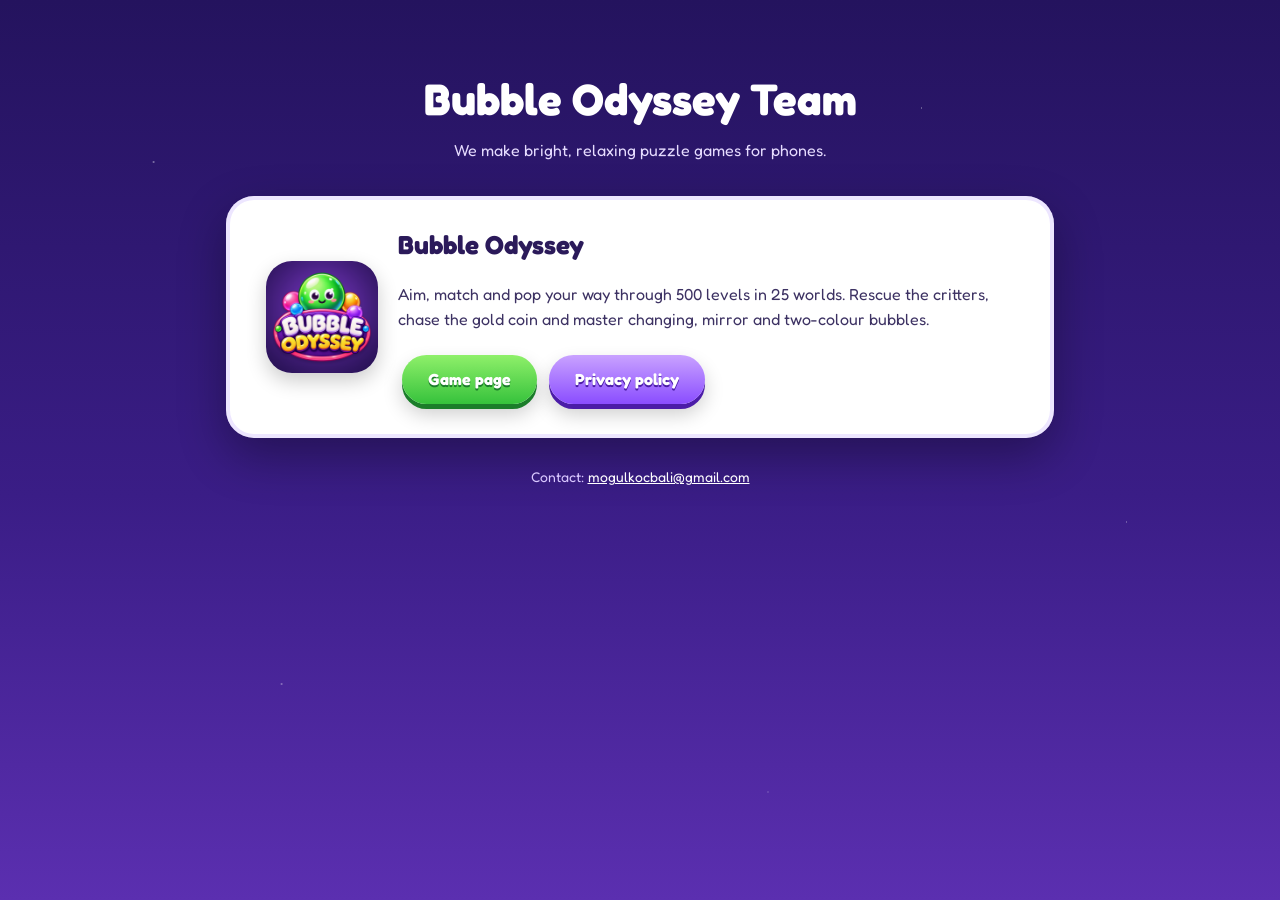
==== index.html @ 01c54506 "Bubble Odyssey Team site: privacy policy (EN/TR) and app-ads.txt Co-Authored-By: Claude Opus 5.5 <no" ====
<!doctype html>
<html lang="en">
<head>
  <meta charset="utf-8">
  <meta name="viewport" content="width=device-width, initial-scale=1">
  <title>Bubble Odyssey Team</title>
  <meta name="description" content="Bubble Odyssey Team — makers of Bubble Odyssey, a colourful bubble shooter.">
  <link rel="icon" href="bubble-odyssey/icon.png">
  <link rel="preconnect" href="https://fonts.googleapis.com">
  <link rel="stylesheet" href="https://fonts.googleapis.com/css2?family=Fredoka:wght@400;600;700&display=swap">
  <link rel="stylesheet" href="style.css">
</head>
<body>
  <div class="wrap">
    <header class="hero">
      <h1>Bubble Odyssey Team</h1>
      <p>We make bright, relaxing puzzle games for phones.</p>
    </header>

    <section class="card">
      <div class="game">
        <img src="bubble-odyssey/icon.png" alt="Bubble Odyssey icon" width="112" height="112">
        <div>
          <h2 style="margin:0">Bubble Odyssey</h2>
          <p>Aim, match and pop your way through 500 levels in 25 worlds. Rescue the critters, chase the gold coin and master changing, mirror and two-colour bubbles.</p>
          <a class="btn" href="bubble-odyssey/">Game page</a>
          <a class="btn secondary" href="bubble-odyssey/privacy.html">Privacy policy</a>
        </div>
      </div>
    </section>

    <footer>
      Contact: <a href="mailto:mogulkocbali@gmail.com">mogulkocbali@gmail.com</a>
    </footer>
  </div>
</body>
</html>
---- style.css ----
:root {
  --bg1: #24135e;
  --bg2: #5b2fb0;
  --card: #ffffff;
  --ink: #2b1a5a;
  --muted: #6b5f8f;
  --accent: #ff4f9e;
  --green: #36c23c;
  --line: #e6dcff;
}
* { box-sizing: border-box; }
html { -webkit-text-size-adjust: 100%; }
body {
  margin: 0;
  font-family: "Fredoka", system-ui, -apple-system, "Segoe UI", Roboto, sans-serif;
  color: var(--ink);
  background: linear-gradient(180deg, var(--bg1), #3a1d86 55%, var(--bg2)) fixed;
  min-height: 100vh;
  line-height: 1.6;
}
body::before {
  /* soft stars */
  content: "";
  position: fixed;
  inset: 0;
  pointer-events: none;
  background-image:
    radial-gradient(1.5px 1.5px at 12% 18%, #fff8, transparent),
    radial-gradient(1px 1px at 72% 12%, #fff9, transparent),
    radial-gradient(1.5px 1.5px at 40% 42%, #fff6, transparent),
    radial-gradient(1px 1px at 88% 58%, #fff8, transparent),
    radial-gradient(1.5px 1.5px at 22% 76%, #fff7, transparent),
    radial-gradient(1px 1px at 60% 88%, #fff6, transparent);
}
a { color: #7a3df0; }
.wrap { max-width: 860px; margin: 0 auto; padding: 32px 16px 64px; position: relative; }
.hero { text-align: center; color: #fff; padding: 24px 0 8px; }
.hero img.logo { width: min(520px, 100%); height: auto; filter: drop-shadow(0 10px 24px #0006); }
.hero h1 { font-size: clamp(28px, 6vw, 44px); margin: 8px 0 4px; }
.hero p { color: #e6dcff; margin: 0 auto; max-width: 560px; }
.card {
  background: var(--card);
  border-radius: 28px;
  padding: 28px clamp(18px, 4vw, 40px);
  margin-top: 24px;
  box-shadow: 0 18px 48px #0005, inset 0 0 0 4px #c9b5ff55;
}
.card h2 { margin-top: 0; font-size: 26px; }
.card h3 { margin: 28px 0 6px; font-size: 19px; color: #4b1ca8; }
.card p, .card li { color: #3d3263; }
.card ul { padding-left: 22px; }
.muted { color: var(--muted); font-size: 14px; }
.btn {
  display: inline-block;
  background: linear-gradient(#8ff06a, #36c23c);
  color: #fff;
  text-decoration: none;
  font-weight: 700;
  padding: 12px 26px;
  border-radius: 999px;
  box-shadow: 0 5px 0 #1b7d2a, 0 10px 20px #0003;
  text-shadow: 0 2px 0 #1b7d2a;
  margin: 6px 4px;
}
.btn.secondary { background: linear-gradient(#c9a2ff, #8a4dff); box-shadow: 0 5px 0 #4b1ca8, 0 10px 20px #0003; text-shadow: 0 2px 0 #4b1ca8; }
.game { display: flex; gap: 20px; align-items: center; flex-wrap: wrap; }
.game img { width: 112px; height: 112px; border-radius: 26px; box-shadow: 0 8px 20px #0003; }
.game div { flex: 1; min-width: 220px; }
.lang { display: flex; gap: 8px; justify-content: center; margin-top: 16px; }
.lang button {
  border: 0; border-radius: 999px; padding: 8px 18px; font: inherit; font-weight: 700; cursor: pointer;
  background: #ffffff22; color: #fff;
}
.lang button[aria-pressed="true"] { background: #fff; color: var(--ink); }
[data-lang] { display: none; }
[data-lang].on { display: block; }
table { border-collapse: collapse; width: 100%; font-size: 15px; }
th, td { text-align: left; padding: 10px; border-bottom: 1px solid var(--line); vertical-align: top; }
th { color: #4b1ca8; }
.table-scroll { overflow-x: auto; }
footer { text-align: center; color: #d9c8ff; font-size: 14px; margin-top: 28px; }
footer a { color: #fff; }
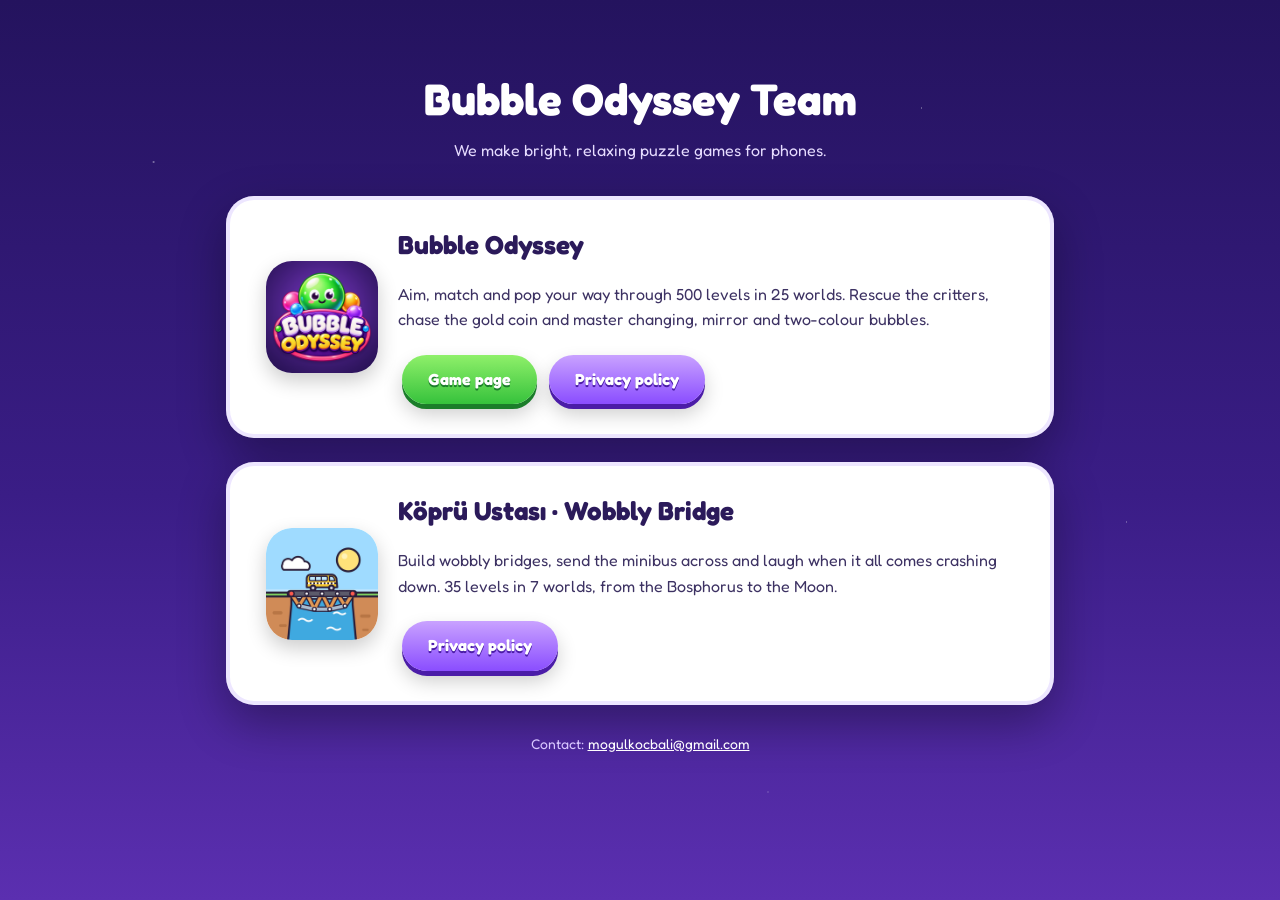
==== commit 396c6ee2: "Köprü Ustası gizlilik politikası Co-Authored-By: Claude Opus 5.5 <noreply@anthropic.com>" ====
--- a/index.html
+++ b/index.html
@@ -29,6 +29,17 @@
       </div>
     </section>
 
+    <section class="card">
+      <div class="game">
+        <img src="kopru-ustasi/icon.png" alt="Köprü Ustası icon" width="112" height="112">
+        <div>
+          <h2 style="margin:0">Köprü Ustası · Wobbly Bridge</h2>
+          <p>Build wobbly bridges, send the minibus across and laugh when it all comes crashing down. 35 levels in 7 worlds, from the Bosphorus to the Moon.</p>
+          <a class="btn secondary" href="kopru-ustasi/privacy.html">Privacy policy</a>
+        </div>
+      </div>
+    </section>
+
     <footer>
       Contact: <a href="mailto:mogulkocbali@gmail.com">mogulkocbali@gmail.com</a>
     </footer>
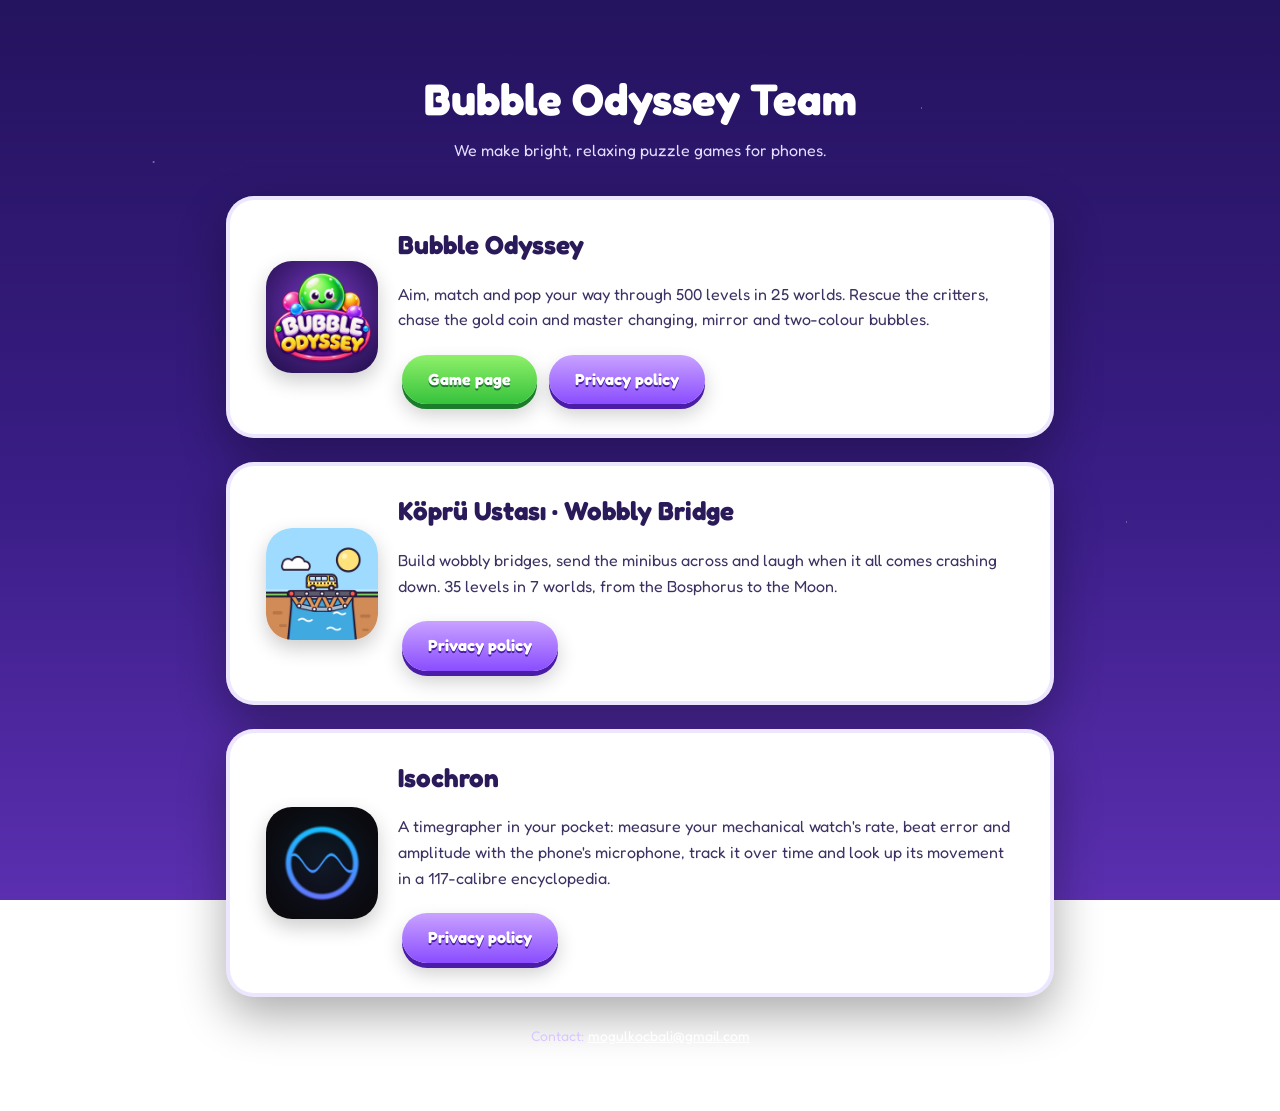
==== commit f958cc01: "Isochron gizlilik politikası" ====
--- a/index.html
+++ b/index.html
@@ -40,6 +40,17 @@
       </div>
     </section>
 
+    <section class="card">
+      <div class="game">
+        <img src="isochron/icon.png" alt="Isochron icon" width="112" height="112">
+        <div>
+          <h2 style="margin:0">Isochron</h2>
+          <p>A timegrapher in your pocket: measure your mechanical watch's rate, beat error and amplitude with the phone's microphone, track it over time and look up its movement in a 117-calibre encyclopedia.</p>
+          <a class="btn secondary" href="isochron/privacy.html">Privacy policy</a>
+        </div>
+      </div>
+    </section>
+
     <footer>
       Contact: <a href="mailto:mogulkocbali@gmail.com">mogulkocbali@gmail.com</a>
     </footer>
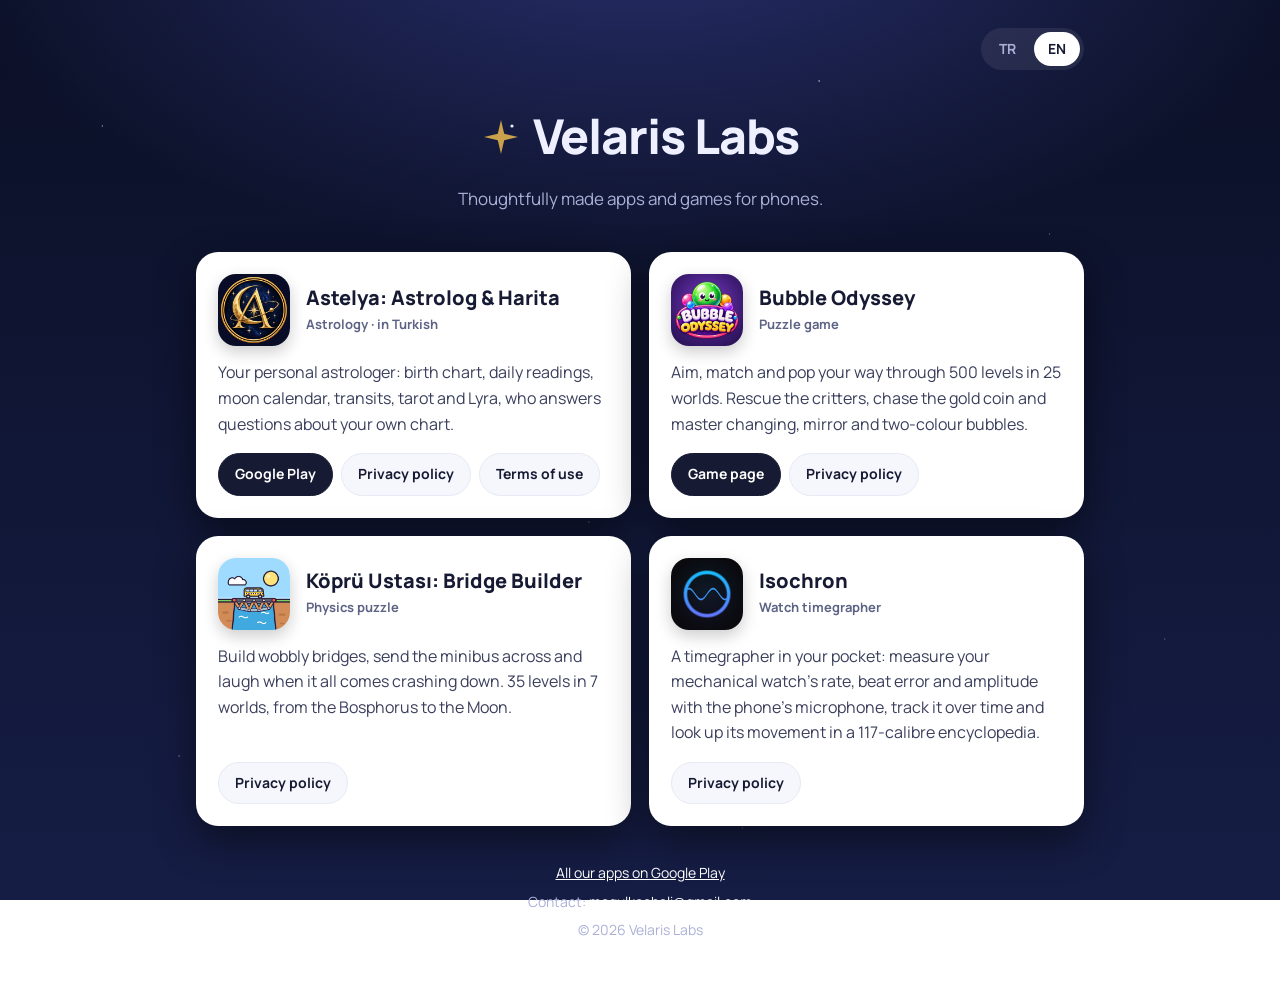
==== commit b4251353: "Velaris Labs homepage: studio page listing Astelya, Bubble Odyssey, Köprü Ustası and Isochron - TR/E" ====
--- a/index.html
+++ b/index.html
@@ -1,59 +1,146 @@
 <!doctype html>
-<html lang="en">
+<html lang="tr" data-ui="tr">
 <head>
   <meta charset="utf-8">
   <meta name="viewport" content="width=device-width, initial-scale=1">
-  <title>Bubble Odyssey Team</title>
-  <meta name="description" content="Bubble Odyssey Team — makers of Bubble Odyssey, a colourful bubble shooter.">
-  <link rel="icon" href="bubble-odyssey/icon.png">
+  <title>Velaris Labs</title>
+  <meta name="description" content="Velaris Labs — telefonlar için uygulamalar ve oyunlar: Astelya, Bubble Odyssey, Köprü Ustası, Isochron.">
+  <link rel="icon" href="astelya/icon.png">
   <link rel="preconnect" href="https://fonts.googleapis.com">
-  <link rel="stylesheet" href="https://fonts.googleapis.com/css2?family=Fredoka:wght@400;600;700&display=swap">
-  <link rel="stylesheet" href="style.css">
+  <link rel="preconnect" href="https://fonts.gstatic.com" crossorigin>
+  <link rel="stylesheet" href="https://fonts.googleapis.com/css2?family=Manrope:wght@400;600;700;800&display=swap">
+  <link rel="stylesheet" href="home.css">
+  <script>
+    // Kayıtlı seçim yoksa tarayıcı dili Türkçe ise Türkçe, değilse İngilizce
+    (function () {
+      var lang = 'tr';
+      try { lang = localStorage.getItem('velaris.lang') || ''; } catch (e) { lang = ''; }
+      if (lang !== 'tr' && lang !== 'en') lang = /^tr\b/i.test(navigator.language || '') ? 'tr' : 'en';
+      document.documentElement.setAttribute('data-ui', lang);
+      document.documentElement.setAttribute('lang', lang);
+    })();
+  </script>
 </head>
 <body>
   <div class="wrap">
+    <div class="top">
+      <div class="lang" role="group" aria-label="Dil / Language">
+        <button type="button" data-set="tr" aria-pressed="true">TR</button>
+        <button type="button" data-set="en" aria-pressed="false">EN</button>
+      </div>
+    </div>
+
     <header class="hero">
-      <h1>Bubble Odyssey Team</h1>
-      <p>We make bright, relaxing puzzle games for phones.</p>
+      <div class="mark">
+        <svg viewBox="0 0 40 40" aria-hidden="true"><path d="M20 3 L23.2 16.8 L37 20 L23.2 23.2 L20 37 L16.8 23.2 L3 20 L16.8 16.8 Z" fill="#c9a24b"/><circle cx="31" cy="9" r="1.6" fill="#eef0ff"/></svg>
+        <h1>Velaris Labs</h1>
+      </div>
+      <p>
+        <span lang="tr">Telefonlar için özenle hazırlanmış uygulamalar ve oyunlar.</span>
+        <span lang="en">Thoughtfully made apps and games for phones.</span>
+      </p>
     </header>
 
-    <section class="card">
-      <div class="game">
-        <img src="bubble-odyssey/icon.png" alt="Bubble Odyssey icon" width="112" height="112">
-        <div>
-          <h2 style="margin:0">Bubble Odyssey</h2>
-          <p>Aim, match and pop your way through 500 levels in 25 worlds. Rescue the critters, chase the gold coin and master changing, mirror and two-colour bubbles.</p>
-          <a class="btn" href="bubble-odyssey/">Game page</a>
-          <a class="btn secondary" href="bubble-odyssey/privacy.html">Privacy policy</a>
+    <main class="apps">
+      <section class="app">
+        <div class="app-head">
+          <img src="astelya/icon.png" alt="Astelya" width="72" height="72">
+          <div>
+            <h2>Astelya: Astrolog &amp; Harita</h2>
+            <span class="tag"><span lang="tr">Astroloji · Türkçe</span><span lang="en">Astrology · in Turkish</span></span>
+          </div>
         </div>
-      </div>
-    </section>
+        <p>
+          <span lang="tr">Kişisel astroloğun: doğum haritan, günlük yorumlar, Ay takvimi, transitler, tarot ve haritana özel sorularını yanıtlayan Lyra.</span>
+          <span lang="en">Your personal astrologer: birth chart, daily readings, moon calendar, transits, tarot and Lyra, who answers questions about your own chart.</span>
+        </p>
+        <div class="links">
+          <a class="btn primary" href="https://play.google.com/store/apps/details?id=com.velarislabs.astria">Google Play</a>
+          <a class="btn" href="astria-privacy/"><span lang="tr">Gizlilik politikası</span><span lang="en">Privacy policy</span></a>
+          <a class="btn" href="astria-privacy/kosullar.html"><span lang="tr">Kullanım koşulları</span><span lang="en">Terms of use</span></a>
+        </div>
+      </section>
 
-    <section class="card">
-      <div class="game">
-        <img src="kopru-ustasi/icon.png" alt="Köprü Ustası icon" width="112" height="112">
-        <div>
-          <h2 style="margin:0">Köprü Ustası · Wobbly Bridge</h2>
-          <p>Build wobbly bridges, send the minibus across and laugh when it all comes crashing down. 35 levels in 7 worlds, from the Bosphorus to the Moon.</p>
-          <a class="btn secondary" href="kopru-ustasi/privacy.html">Privacy policy</a>
+      <section class="app">
+        <div class="app-head">
+          <img src="bubble-odyssey/icon.png" alt="Bubble Odyssey" width="72" height="72">
+          <div>
+            <h2>Bubble Odyssey</h2>
+            <span class="tag"><span lang="tr">Bulmaca oyunu</span><span lang="en">Puzzle game</span></span>
+          </div>
         </div>
-      </div>
-    </section>
+        <p>
+          <span lang="tr">25 dünyada 500 seviye boyunca nişan al, eşleştir ve patlat. Yaratıkları kurtar, altın parayı kovala; değişen, ayna ve iki renkli balonlarda ustalaş.</span>
+          <span lang="en">Aim, match and pop your way through 500 levels in 25 worlds. Rescue the critters, chase the gold coin and master changing, mirror and two-colour bubbles.</span>
+        </p>
+        <div class="links">
+          <a class="btn primary" href="bubble-odyssey/"><span lang="tr">Oyun sayfası</span><span lang="en">Game page</span></a>
+          <a class="btn" href="bubble-odyssey/privacy.html"><span lang="tr">Gizlilik politikası</span><span lang="en">Privacy policy</span></a>
+        </div>
+      </section>
 
-    <section class="card">
-      <div class="game">
-        <img src="isochron/icon.png" alt="Isochron icon" width="112" height="112">
-        <div>
-          <h2 style="margin:0">Isochron</h2>
-          <p>A timegrapher in your pocket: measure your mechanical watch's rate, beat error and amplitude with the phone's microphone, track it over time and look up its movement in a 117-calibre encyclopedia.</p>
-          <a class="btn secondary" href="isochron/privacy.html">Privacy policy</a>
+      <section class="app">
+        <div class="app-head">
+          <img src="kopru-ustasi/icon.png" alt="Köprü Ustası" width="72" height="72">
+          <div>
+            <h2>Köprü Ustası: Bridge Builder</h2>
+            <span class="tag"><span lang="tr">Fizik bulmacası</span><span lang="en">Physics puzzle</span></span>
+          </div>
         </div>
-      </div>
-    </section>
+        <p>
+          <span lang="tr">Sallanan köprüler kur, minibüsü karşıya geçir; her şey çökerken gül. Boğaz'dan Ay'a uzanan 7 dünyada 35 seviye.</span>
+          <span lang="en">Build wobbly bridges, send the minibus across and laugh when it all comes crashing down. 35 levels in 7 worlds, from the Bosphorus to the Moon.</span>
+        </p>
+        <div class="links">
+          <a class="btn" href="kopru-ustasi/privacy.html"><span lang="tr">Gizlilik politikası</span><span lang="en">Privacy policy</span></a>
+        </div>
+      </section>
+
+      <section class="app">
+        <div class="app-head">
+          <img src="isochron/icon.png" alt="Isochron" width="72" height="72">
+          <div>
+            <h2>Isochron</h2>
+            <span class="tag"><span lang="tr">Saat doğruluğu ölçer</span><span lang="en">Watch timegrapher</span></span>
+          </div>
+        </div>
+        <p>
+          <span lang="tr">Cebindeki timegrapher: mekanik saatinin günlük sapmasını, vuruş hatasını ve genliğini telefonun mikrofonuyla ölç, zaman içinde takip et ve 117 kalibrelik ansiklopedide mekanizmasını incele.</span>
+          <span lang="en">A timegrapher in your pocket: measure your mechanical watch's rate, beat error and amplitude with the phone's microphone, track it over time and look up its movement in a 117-calibre encyclopedia.</span>
+        </p>
+        <div class="links">
+          <a class="btn" href="isochron/privacy.html"><span lang="tr">Gizlilik politikası</span><span lang="en">Privacy policy</span></a>
+        </div>
+      </section>
+    </main>
 
     <footer>
-      Contact: <a href="mailto:mogulkocbali@gmail.com">mogulkocbali@gmail.com</a>
+      <p>
+        <a href="https://play.google.com/store/apps/developer?id=Velaris+Labs"><span lang="tr">Google Play'deki tüm uygulamalarımız</span><span lang="en">All our apps on Google Play</span></a>
+      </p>
+      <p><span lang="tr">İletişim</span><span lang="en">Contact</span>: <a href="mailto:mogulkocbali@gmail.com">mogulkocbali@gmail.com</a></p>
+      <p>© 2026 Velaris Labs</p>
     </footer>
   </div>
+
+  <script>
+    (function () {
+      var root = document.documentElement;
+      var buttons = document.querySelectorAll('.lang button');
+      function apply(lang) {
+        root.setAttribute('data-ui', lang);
+        root.setAttribute('lang', lang);
+        buttons.forEach(function (b) { b.setAttribute('aria-pressed', String(b.getAttribute('data-set') === lang)); });
+      }
+      apply(root.getAttribute('data-ui'));
+      buttons.forEach(function (b) {
+        b.addEventListener('click', function () {
+          var lang = b.getAttribute('data-set');
+          apply(lang);
+          try { localStorage.setItem('velaris.lang', lang); } catch (e) {}
+        });
+      });
+    })();
+  </script>
 </body>
 </html>
--- a/home.css
+++ b/home.css
@@ -0,0 +1,91 @@
+/* Velaris Labs ana sayfası. Alt sayfalar (gizlilik politikaları) style.css kullanır; burası yalnızca index.html içindir. */
+:root {
+  --bg: #0b1026;
+  --bg2: #161d45;
+  --card: #ffffff;
+  --ink: #161a33;
+  --muted: #5d6385;
+  --line: #e7e9f4;
+  --accent: #c9a24b;
+  --accent-ink: #6e5314;
+  --link: #3b4bd8;
+  --on-dark: #eef0ff;
+  --on-dark-muted: #aab0d6;
+}
+* { box-sizing: border-box; }
+html { -webkit-text-size-adjust: 100%; }
+body {
+  margin: 0;
+  font-family: "Manrope", system-ui, -apple-system, "Segoe UI", Roboto, sans-serif;
+  color: var(--ink);
+  background: radial-gradient(1200px 600px at 50% -10%, #2a3170 0%, transparent 60%), linear-gradient(180deg, var(--bg), var(--bg2)) fixed;
+  min-height: 100vh;
+  line-height: 1.6;
+}
+body::before {
+  content: "";
+  position: fixed;
+  inset: 0;
+  pointer-events: none;
+  background-image:
+    radial-gradient(1.2px 1.2px at 8% 14%, #fff9, transparent),
+    radial-gradient(1px 1px at 26% 32%, #fff6, transparent),
+    radial-gradient(1.4px 1.4px at 64% 9%, #fffa, transparent),
+    radial-gradient(1px 1px at 82% 26%, #fff7, transparent),
+    radial-gradient(1.2px 1.2px at 46% 58%, #fff5, transparent),
+    radial-gradient(1px 1px at 91% 71%, #fff6, transparent),
+    radial-gradient(1.3px 1.3px at 14% 84%, #fff6, transparent),
+    radial-gradient(1px 1px at 58% 92%, #fff5, transparent);
+}
+a { color: var(--link); }
+.wrap { max-width: 920px; margin: 0 auto; padding: 28px 16px 56px; position: relative; }
+
+.top { display: flex; justify-content: flex-end; }
+.lang { display: inline-flex; gap: 4px; padding: 4px; border-radius: 999px; background: #ffffff14; }
+.lang button {
+  border: 0; border-radius: 999px; padding: 6px 14px; font: inherit; font-size: 14px; font-weight: 700; cursor: pointer;
+  background: transparent; color: var(--on-dark-muted);
+}
+.lang button[aria-pressed="true"] { background: #fff; color: var(--ink); }
+
+.hero { text-align: center; color: var(--on-dark); padding: 28px 0 12px; }
+.mark { display: inline-flex; align-items: center; gap: 12px; }
+.mark svg { width: 40px; height: 40px; }
+.hero h1 { font-size: clamp(32px, 7vw, 48px); letter-spacing: -0.02em; margin: 0; font-weight: 800; }
+.hero p { color: var(--on-dark-muted); margin: 10px auto 0; max-width: 560px; font-size: 17px; }
+
+.apps { display: grid; grid-template-columns: repeat(auto-fit, minmax(min(100%, 400px), 1fr)); gap: 18px; margin-top: 28px; }
+.app {
+  background: var(--card);
+  border-radius: 22px;
+  padding: 22px;
+  box-shadow: 0 16px 40px #0007;
+  display: flex;
+  flex-direction: column;
+}
+.app-head { display: flex; gap: 16px; align-items: center; }
+.app-head img { width: 72px; height: 72px; border-radius: 18px; box-shadow: 0 6px 16px #0003; flex: none; }
+.app h2 { margin: 0; font-size: 20px; line-height: 1.25; font-weight: 800; }
+.tag { display: inline-block; margin-top: 4px; font-size: 13px; font-weight: 700; color: var(--muted); }
+.app p { color: #3a3f5c; margin: 14px 0 16px; flex: 1; }
+.links { display: flex; flex-wrap: wrap; gap: 8px; }
+.btn {
+  display: inline-block;
+  text-decoration: none;
+  font-weight: 700;
+  font-size: 14px;
+  padding: 9px 16px;
+  border-radius: 999px;
+  border: 1px solid var(--line);
+  color: var(--ink);
+  background: #f6f7fc;
+}
+.btn:hover { border-color: #c9cde6; }
+.btn.primary { background: var(--ink); color: #fff; border-color: var(--ink); }
+
+footer { text-align: center; color: var(--on-dark-muted); font-size: 14px; margin-top: 36px; }
+footer a { color: #fff; }
+footer p { margin: 6px 0; }
+
+/* Dil seçimi: html[data-ui] hangi dilin görüneceğini belirler */
+html[data-ui="tr"] [lang="en"], html[data-ui="en"] [lang="tr"] { display: none; }
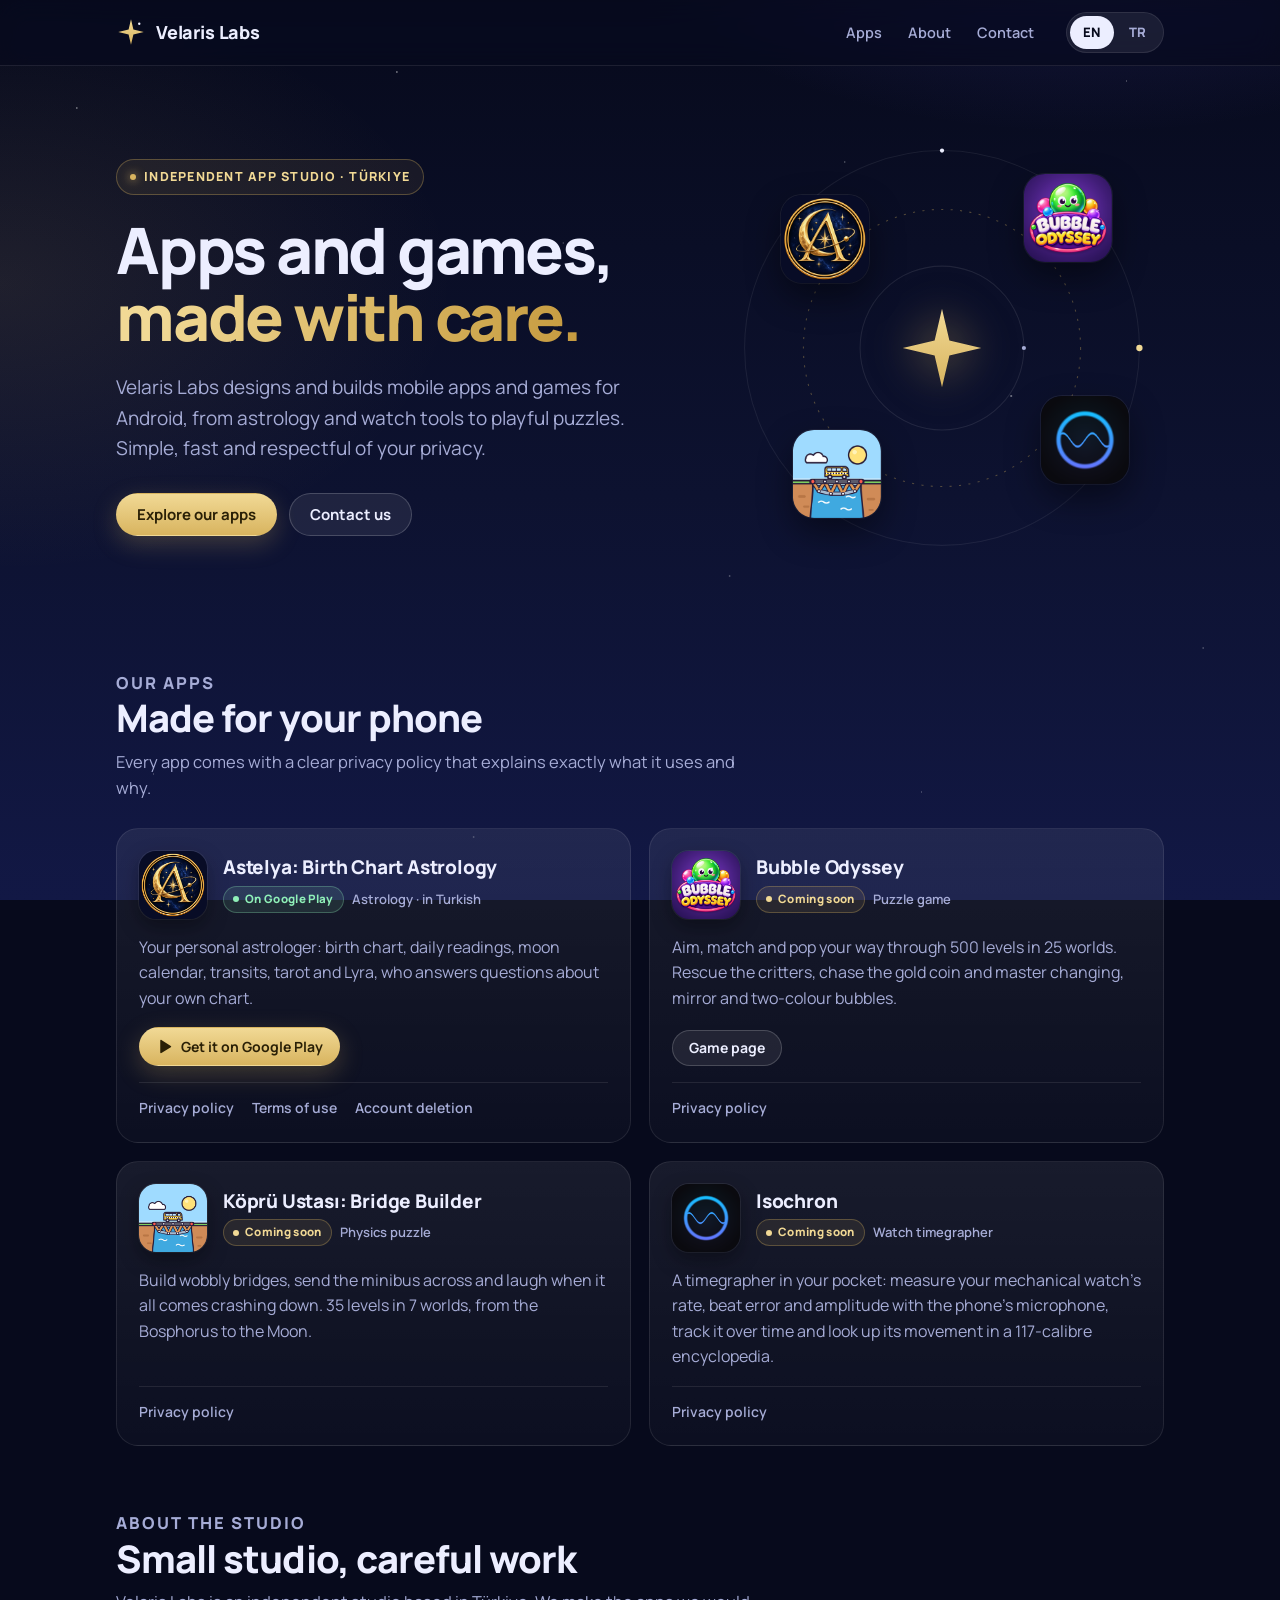
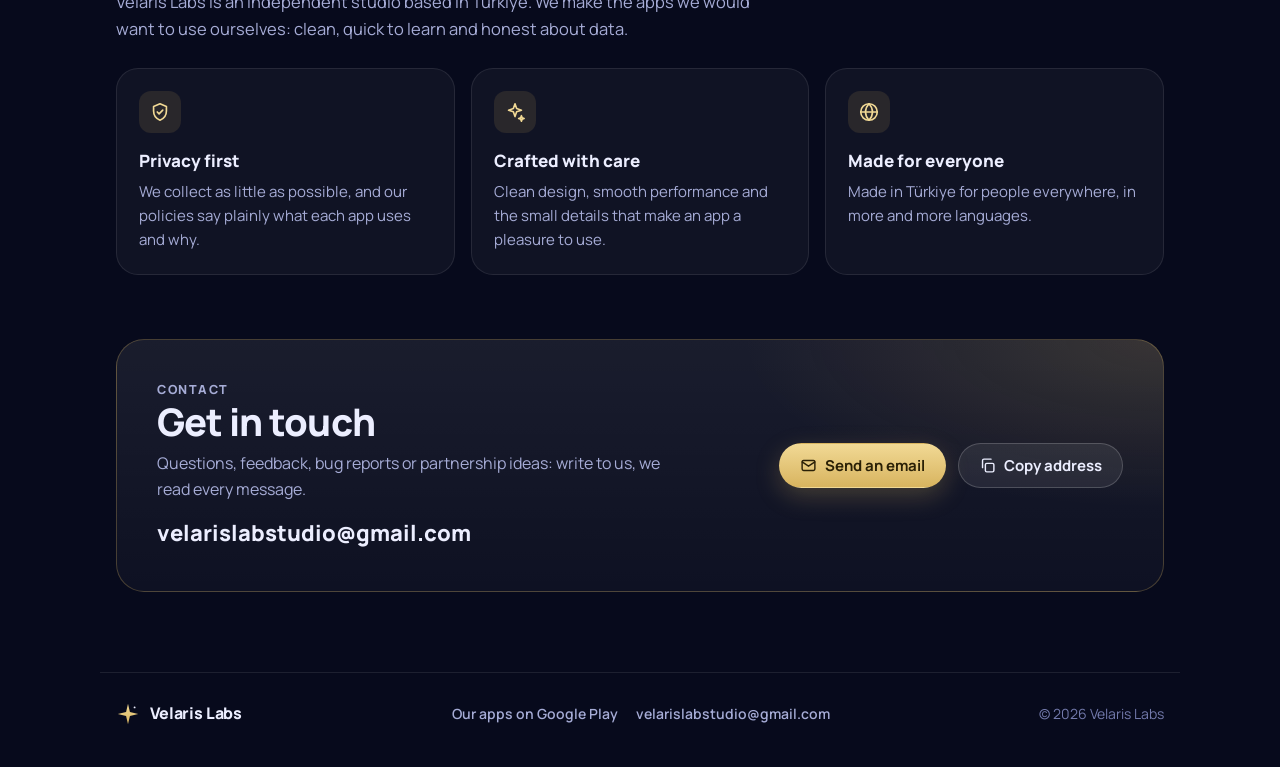
==== commit 8db6dc6a: "Velaris Labs site refresh: new contact address, English by default, one design - Contact email is no" ====
--- a/index.html
+++ b/index.html
@@ -1,146 +1,263 @@
 <!doctype html>
-<html lang="tr" data-ui="tr">
+<html lang="en" data-ui="en" data-title-en="Velaris Labs | Mobile apps and games" data-title-tr="Velaris Labs | Mobil uygulamalar ve oyunlar">
 <head>
   <meta charset="utf-8">
   <meta name="viewport" content="width=device-width, initial-scale=1">
-  <title>Velaris Labs</title>
-  <meta name="description" content="Velaris Labs — telefonlar için uygulamalar ve oyunlar: Astelya, Bubble Odyssey, Köprü Ustası, Isochron.">
-  <link rel="icon" href="astelya/icon.png">
+  <title>Velaris Labs | Mobile apps and games</title>
+  <meta name="description" content="Velaris Labs is an independent studio from Türkiye making mobile apps and games for Android: Astelya, Bubble Odyssey, Köprü Ustası and Isochron.">
+  <meta name="theme-color" content="#070a1c">
+  <meta property="og:type" content="website">
+  <meta property="og:site_name" content="Velaris Labs">
+  <meta property="og:title" content="Velaris Labs | Mobile apps and games">
+  <meta property="og:description" content="An independent studio from Türkiye making thoughtful mobile apps and games for Android.">
+  <meta property="og:url" content="https://balimogulkoc.github.io/">
+  <link rel="canonical" href="https://balimogulkoc.github.io/">
+  <link rel="icon" href="favicon.svg" type="image/svg+xml">
   <link rel="preconnect" href="https://fonts.googleapis.com">
   <link rel="preconnect" href="https://fonts.gstatic.com" crossorigin>
-  <link rel="stylesheet" href="https://fonts.googleapis.com/css2?family=Manrope:wght@400;600;700;800&display=swap">
-  <link rel="stylesheet" href="home.css">
-  <script>
-    // Kayıtlı seçim yoksa tarayıcı dili Türkçe ise Türkçe, değilse İngilizce
-    (function () {
-      var lang = 'tr';
-      try { lang = localStorage.getItem('velaris.lang') || ''; } catch (e) { lang = ''; }
-      if (lang !== 'tr' && lang !== 'en') lang = /^tr\b/i.test(navigator.language || '') ? 'tr' : 'en';
-      document.documentElement.setAttribute('data-ui', lang);
-      document.documentElement.setAttribute('lang', lang);
-    })();
-  </script>
+  <link rel="stylesheet" href="https://fonts.googleapis.com/css2?family=Manrope:wght@400;500;600;700;800&display=swap">
+  <link rel="stylesheet" href="style.css">
+  <script src="site.js"></script>
 </head>
 <body>
-  <div class="wrap">
-    <div class="top">
-      <div class="lang" role="group" aria-label="Dil / Language">
-        <button type="button" data-set="tr" aria-pressed="true">TR</button>
-        <button type="button" data-set="en" aria-pressed="false">EN</button>
+  <a class="skip" href="#apps"><span lang="en">Skip to apps</span><span lang="tr">Uygulamalara geç</span></a>
+
+  <header class="nav">
+    <div class="nav-in">
+      <a class="brand" href="./" aria-label="Velaris Labs">
+        <svg viewBox="0 0 40 40" aria-hidden="true"><defs><linearGradient id="vg1" x1="0" y1="0" x2="0" y2="1"><stop offset="0" stop-color="#f1d995"/><stop offset="1" stop-color="#d8b45f"/></linearGradient></defs><path d="M20 3 L23.2 16.8 L37 20 L23.2 23.2 L20 37 L16.8 23.2 L3 20 L16.8 16.8 Z" fill="url(#vg1)"/><circle cx="31" cy="9" r="1.6" fill="#eceeff"/></svg>
+        <span>Velaris Labs</span>
+      </a>
+      <nav class="nav-links" aria-label="Sections">
+        <a href="#apps"><span lang="en">Apps</span><span lang="tr">Uygulamalar</span></a>
+        <a href="#about"><span lang="en">About</span><span lang="tr">Hakkımızda</span></a>
+        <a href="#contact"><span lang="en">Contact</span><span lang="tr">İletişim</span></a>
+      </nav>
+      <div class="lang" role="group" aria-label="Language / Dil">
+        <button type="button" data-set-lang="en" aria-pressed="true">EN</button>
+        <button type="button" data-set-lang="tr" aria-pressed="false">TR</button>
       </div>
     </div>
-
-    <header class="hero">
-      <div class="mark">
-        <svg viewBox="0 0 40 40" aria-hidden="true"><path d="M20 3 L23.2 16.8 L37 20 L23.2 23.2 L20 37 L16.8 23.2 L3 20 L16.8 16.8 Z" fill="#c9a24b"/><circle cx="31" cy="9" r="1.6" fill="#eef0ff"/></svg>
-        <h1>Velaris Labs</h1>
-      </div>
-      <p>
-        <span lang="tr">Telefonlar için özenle hazırlanmış uygulamalar ve oyunlar.</span>
-        <span lang="en">Thoughtfully made apps and games for phones.</span>
-      </p>
-    </header>
-
-    <main class="apps">
-      <section class="app">
-        <div class="app-head">
-          <img src="astelya/icon.png" alt="Astelya" width="72" height="72">
-          <div>
-            <h2>Astelya: Astrolog &amp; Harita</h2>
-            <span class="tag"><span lang="tr">Astroloji · Türkçe</span><span lang="en">Astrology · in Turkish</span></span>
-          </div>
-        </div>
+  </header>
+
+  <main>
+    <section class="section hero">
+      <div>
+        <p class="eyebrow"><span lang="en">Independent app studio · Türkiye</span><span lang="tr">Bağımsız uygulama stüdyosu · Türkiye</span></p>
+        <h1>
+          <span lang="en">Apps and games, <em>made with care.</em></span>
+          <span lang="tr">Özenle yapılmış <em>uygulamalar ve oyunlar.</em></span>
+        </h1>
+        <p class="lede">
+          <span lang="en">Velaris Labs designs and builds mobile apps and games for Android, from astrology and watch tools to playful puzzles. Simple, fast and respectful of your privacy.</span>
+          <span lang="tr">Velaris Labs, Android için mobil uygulamalar ve oyunlar tasarlayıp geliştirir. Astrolojiden saat araçlarına, eğlenceli bulmacalara kadar: sade, hızlı ve gizliliğinize saygılı.</span>
+        </p>
+        <div class="cta">
+          <a class="btn gold" href="#apps"><span lang="en">Explore our apps</span><span lang="tr">Uygulamalarımız</span></a>
+          <a class="btn" href="#contact"><span lang="en">Contact us</span><span lang="tr">Bize yazın</span></a>
+        </div>
+      </div>
+
+      <div class="orbit" aria-hidden="true">
+        <svg class="rings" viewBox="0 0 400 400" fill="none">
+          <circle cx="200" cy="200" r="188" stroke="rgba(255,255,255,0.07)"/>
+          <circle cx="200" cy="200" r="132" stroke="rgba(216,180,95,0.35)" stroke-dasharray="2 7"/>
+          <circle cx="200" cy="200" r="78" stroke="rgba(255,255,255,0.09)"/>
+          <circle cx="388" cy="200" r="3" fill="#f1d995"/>
+          <circle cx="107" cy="107" r="2.2" fill="#eceeff"/>
+          <circle cx="200" cy="12" r="2" fill="#eceeff"/>
+          <circle cx="278" cy="200" r="2" fill="#a6acd6"/>
+        </svg>
+        <div class="core">
+          <svg viewBox="0 0 40 40"><defs><linearGradient id="vg2" x1="0" y1="0" x2="0" y2="1"><stop offset="0" stop-color="#f1d995"/><stop offset="1" stop-color="#d8b45f"/></linearGradient></defs><path d="M20 3 L23.2 16.8 L37 20 L23.2 23.2 L20 37 L16.8 23.2 L3 20 L16.8 16.8 Z" fill="url(#vg2)"/></svg>
+        </div>
+        <img class="p1" src="astelya/icon.png" alt="">
+        <img class="p2" src="bubble-odyssey/icon.png" alt="">
+        <img class="p3" src="isochron/icon.png" alt="">
+        <img class="p4" src="kopru-ustasi/icon.png" alt="">
+      </div>
+    </section>
+
+    <section class="section block" id="apps">
+      <div class="block-head">
+        <p class="kicker"><span lang="en">Our apps</span><span lang="tr">Uygulamalarımız</span></p>
+        <h2><span lang="en">Made for your phone</span><span lang="tr">Telefonunuz için hazırlandı</span></h2>
         <p>
-          <span lang="tr">Kişisel astroloğun: doğum haritan, günlük yorumlar, Ay takvimi, transitler, tarot ve haritana özel sorularını yanıtlayan Lyra.</span>
-          <span lang="en">Your personal astrologer: birth chart, daily readings, moon calendar, transits, tarot and Lyra, who answers questions about your own chart.</span>
+          <span lang="en">Every app comes with a clear privacy policy that explains exactly what it uses and why.</span>
+          <span lang="tr">Her uygulamanın, neyi neden kullandığını açıkça anlatan bir gizlilik politikası vardır.</span>
         </p>
-        <div class="links">
-          <a class="btn primary" href="https://play.google.com/store/apps/details?id=com.velarislabs.astria">Google Play</a>
-          <a class="btn" href="astria-privacy/"><span lang="tr">Gizlilik politikası</span><span lang="en">Privacy policy</span></a>
-          <a class="btn" href="astria-privacy/kosullar.html"><span lang="tr">Kullanım koşulları</span><span lang="en">Terms of use</span></a>
-        </div>
-      </section>
-
-      <section class="app">
-        <div class="app-head">
-          <img src="bubble-odyssey/icon.png" alt="Bubble Odyssey" width="72" height="72">
-          <div>
-            <h2>Bubble Odyssey</h2>
-            <span class="tag"><span lang="tr">Bulmaca oyunu</span><span lang="en">Puzzle game</span></span>
-          </div>
-        </div>
+      </div>
+
+      <div class="apps">
+        <article class="app">
+          <div class="app-head">
+            <img src="astelya/icon.png" alt="" width="68" height="68">
+            <div>
+              <h3><span lang="en">Astelya: Birth Chart Astrology</span><span lang="tr">Astelya: Astrolog &amp; Harita</span></h3>
+              <div class="meta">
+                <span class="badge live"><span lang="en">On Google Play</span><span lang="tr">Google Play'de</span></span>
+                <span class="tag"><span lang="en">Astrology · in Turkish</span><span lang="tr">Astroloji · Türkçe</span></span>
+              </div>
+            </div>
+          </div>
+          <p class="app-desc">
+            <span lang="en">Your personal astrologer: birth chart, daily readings, moon calendar, transits, tarot and Lyra, who answers questions about your own chart.</span>
+            <span lang="tr">Kişisel astroloğunuz: doğum haritası, günlük yorumlar, Ay takvimi, transitler, tarot ve haritanıza özel sorularınızı yanıtlayan Lyra.</span>
+          </p>
+          <div class="app-actions">
+            <a class="btn gold small" href="https://play.google.com/store/apps/details?id=com.velarislabs.astria" rel="noopener">
+              <svg viewBox="0 0 24 24" aria-hidden="true"><path fill="currentColor" d="M6 3.6v16.8c0 .8.9 1.3 1.6.9l13.3-8.4a1 1 0 0 0 0-1.7L7.6 2.8C6.9 2.3 6 2.8 6 3.6z"/></svg>
+              <span lang="en">Get it on Google Play</span><span lang="tr">Google Play'den indir</span>
+            </a>
+          </div>
+          <div class="legal">
+            <a lang="en" href="astria-privacy/en/">Privacy policy</a>
+            <a lang="tr" href="astria-privacy/">Gizlilik politikası</a>
+            <a lang="en" href="astria-privacy/en/terms.html">Terms of use</a>
+            <a lang="tr" href="astria-privacy/kosullar.html">Kullanım koşulları</a>
+            <a lang="en" href="astria-privacy/en/account-deletion.html">Account deletion</a>
+            <a lang="tr" href="astria-privacy/hesap-silme.html">Hesap silme</a>
+          </div>
+        </article>
+
+        <article class="app">
+          <div class="app-head">
+            <img src="bubble-odyssey/icon.png" alt="" width="68" height="68">
+            <div>
+              <h3>Bubble Odyssey</h3>
+              <div class="meta">
+                <span class="badge soon"><span lang="en">Coming soon</span><span lang="tr">Yakında</span></span>
+                <span class="tag"><span lang="en">Puzzle game</span><span lang="tr">Bulmaca oyunu</span></span>
+              </div>
+            </div>
+          </div>
+          <p class="app-desc">
+            <span lang="en">Aim, match and pop your way through 500 levels in 25 worlds. Rescue the critters, chase the gold coin and master changing, mirror and two-colour bubbles.</span>
+            <span lang="tr">25 dünyada 500 seviye boyunca nişan al, eşleştir ve patlat. Yaratıkları kurtar, altın parayı kovala; değişen, ayna ve iki renkli balonlarda ustalaş.</span>
+          </p>
+          <div class="app-actions">
+            <a class="btn small" href="bubble-odyssey/"><span lang="en">Game page</span><span lang="tr">Oyun sayfası</span></a>
+          </div>
+          <div class="legal">
+            <a href="bubble-odyssey/privacy.html"><span lang="en">Privacy policy</span><span lang="tr">Gizlilik politikası</span></a>
+          </div>
+        </article>
+
+        <article class="app">
+          <div class="app-head">
+            <img src="kopru-ustasi/icon.png" alt="" width="68" height="68">
+            <div>
+              <h3>Köprü Ustası: Bridge Builder</h3>
+              <div class="meta">
+                <span class="badge soon"><span lang="en">Coming soon</span><span lang="tr">Yakında</span></span>
+                <span class="tag"><span lang="en">Physics puzzle</span><span lang="tr">Fizik bulmacası</span></span>
+              </div>
+            </div>
+          </div>
+          <p class="app-desc">
+            <span lang="en">Build wobbly bridges, send the minibus across and laugh when it all comes crashing down. 35 levels in 7 worlds, from the Bosphorus to the Moon.</span>
+            <span lang="tr">Sallanan köprüler kur, minibüsü karşıya geçir; her şey çökerken gül. Boğaz'dan Ay'a uzanan 7 dünyada 35 seviye.</span>
+          </p>
+          <div class="legal">
+            <a href="kopru-ustasi/privacy.html"><span lang="en">Privacy policy</span><span lang="tr">Gizlilik politikası</span></a>
+          </div>
+        </article>
+
+        <article class="app">
+          <div class="app-head">
+            <img src="isochron/icon.png" alt="" width="68" height="68">
+            <div>
+              <h3>Isochron</h3>
+              <div class="meta">
+                <span class="badge soon"><span lang="en">Coming soon</span><span lang="tr">Yakında</span></span>
+                <span class="tag"><span lang="en">Watch timegrapher</span><span lang="tr">Saat doğruluğu ölçer</span></span>
+              </div>
+            </div>
+          </div>
+          <p class="app-desc">
+            <span lang="en">A timegrapher in your pocket: measure your mechanical watch's rate, beat error and amplitude with the phone's microphone, track it over time and look up its movement in a 117-calibre encyclopedia.</span>
+            <span lang="tr">Cebinizdeki timegrapher: mekanik saatinizin günlük sapmasını, vuruş hatasını ve genliğini telefonun mikrofonuyla ölçün, zaman içinde takip edin ve 117 kalibrelik ansiklopedide mekanizmasını inceleyin.</span>
+          </p>
+          <div class="legal">
+            <a href="isochron/privacy.html"><span lang="en">Privacy policy</span><span lang="tr">Gizlilik politikası</span></a>
+          </div>
+        </article>
+      </div>
+    </section>
+
+    <section class="section block" id="about">
+      <div class="block-head">
+        <p class="kicker"><span lang="en">About the studio</span><span lang="tr">Stüdyo hakkında</span></p>
+        <h2><span lang="en">Small studio, careful work</span><span lang="tr">Küçük stüdyo, özenli iş</span></h2>
         <p>
-          <span lang="tr">25 dünyada 500 seviye boyunca nişan al, eşleştir ve patlat. Yaratıkları kurtar, altın parayı kovala; değişen, ayna ve iki renkli balonlarda ustalaş.</span>
-          <span lang="en">Aim, match and pop your way through 500 levels in 25 worlds. Rescue the critters, chase the gold coin and master changing, mirror and two-colour bubbles.</span>
+          <span lang="en">Velaris Labs is an independent studio based in Türkiye. We make the apps we would want to use ourselves: clean, quick to learn and honest about data.</span>
+          <span lang="tr">Velaris Labs, Türkiye merkezli bağımsız bir stüdyodur. Kendimizin de kullanmak isteyeceği uygulamalar yapıyoruz: sade, kolay öğrenilen ve veri konusunda dürüst.</span>
         </p>
-        <div class="links">
-          <a class="btn primary" href="bubble-odyssey/"><span lang="tr">Oyun sayfası</span><span lang="en">Game page</span></a>
-          <a class="btn" href="bubble-odyssey/privacy.html"><span lang="tr">Gizlilik politikası</span><span lang="en">Privacy policy</span></a>
-        </div>
-      </section>
-
-      <section class="app">
-        <div class="app-head">
-          <img src="kopru-ustasi/icon.png" alt="Köprü Ustası" width="72" height="72">
-          <div>
-            <h2>Köprü Ustası: Bridge Builder</h2>
-            <span class="tag"><span lang="tr">Fizik bulmacası</span><span lang="en">Physics puzzle</span></span>
-          </div>
-        </div>
-        <p>
-          <span lang="tr">Sallanan köprüler kur, minibüsü karşıya geçir; her şey çökerken gül. Boğaz'dan Ay'a uzanan 7 dünyada 35 seviye.</span>
-          <span lang="en">Build wobbly bridges, send the minibus across and laugh when it all comes crashing down. 35 levels in 7 worlds, from the Bosphorus to the Moon.</span>
-        </p>
-        <div class="links">
-          <a class="btn" href="kopru-ustasi/privacy.html"><span lang="tr">Gizlilik politikası</span><span lang="en">Privacy policy</span></a>
-        </div>
-      </section>
-
-      <section class="app">
-        <div class="app-head">
-          <img src="isochron/icon.png" alt="Isochron" width="72" height="72">
-          <div>
-            <h2>Isochron</h2>
-            <span class="tag"><span lang="tr">Saat doğruluğu ölçer</span><span lang="en">Watch timegrapher</span></span>
-          </div>
-        </div>
-        <p>
-          <span lang="tr">Cebindeki timegrapher: mekanik saatinin günlük sapmasını, vuruş hatasını ve genliğini telefonun mikrofonuyla ölç, zaman içinde takip et ve 117 kalibrelik ansiklopedide mekanizmasını incele.</span>
-          <span lang="en">A timegrapher in your pocket: measure your mechanical watch's rate, beat error and amplitude with the phone's microphone, track it over time and look up its movement in a 117-calibre encyclopedia.</span>
-        </p>
-        <div class="links">
-          <a class="btn" href="isochron/privacy.html"><span lang="tr">Gizlilik politikası</span><span lang="en">Privacy policy</span></a>
-        </div>
-      </section>
-    </main>
-
-    <footer>
-      <p>
-        <a href="https://play.google.com/store/apps/developer?id=Velaris+Labs"><span lang="tr">Google Play'deki tüm uygulamalarımız</span><span lang="en">All our apps on Google Play</span></a>
-      </p>
-      <p><span lang="tr">İletişim</span><span lang="en">Contact</span>: <a href="mailto:mogulkocbali@gmail.com">mogulkocbali@gmail.com</a></p>
-      <p>© 2026 Velaris Labs</p>
-    </footer>
-  </div>
-
-  <script>
-    (function () {
-      var root = document.documentElement;
-      var buttons = document.querySelectorAll('.lang button');
-      function apply(lang) {
-        root.setAttribute('data-ui', lang);
-        root.setAttribute('lang', lang);
-        buttons.forEach(function (b) { b.setAttribute('aria-pressed', String(b.getAttribute('data-set') === lang)); });
-      }
-      apply(root.getAttribute('data-ui'));
-      buttons.forEach(function (b) {
-        b.addEventListener('click', function () {
-          var lang = b.getAttribute('data-set');
-          apply(lang);
-          try { localStorage.setItem('velaris.lang', lang); } catch (e) {}
-        });
-      });
-    })();
-  </script>
+      </div>
+      <div class="values">
+        <div class="value">
+          <div class="ico"><svg viewBox="0 0 24 24" fill="none" stroke="currentColor" stroke-width="1.8" stroke-linecap="round" stroke-linejoin="round" aria-hidden="true"><path d="M12 3l7 3v5c0 4.6-3 8.4-7 10-4-1.6-7-5.4-7-10V6l7-3z"/><path d="M9 12l2 2 4-4"/></svg></div>
+          <h3><span lang="en">Privacy first</span><span lang="tr">Önce gizlilik</span></h3>
+          <p>
+            <span lang="en">We collect as little as possible, and our policies say plainly what each app uses and why.</span>
+            <span lang="tr">Olabildiğince az veri toplarız; politikalarımız her uygulamanın neyi neden kullandığını açıkça yazar.</span>
+          </p>
+        </div>
+        <div class="value">
+          <div class="ico"><svg viewBox="0 0 24 24" fill="none" stroke="currentColor" stroke-width="1.8" stroke-linecap="round" stroke-linejoin="round" aria-hidden="true"><path d="M12 3l1.8 5.2L19 10l-5.2 1.8L12 17l-1.8-5.2L5 10l5.2-1.8L12 3z"/><path d="M19 16l.8 2.2L22 19l-2.2.8L19 22l-.8-2.2L16 19l2.2-.8L19 16z"/></svg></div>
+          <h3><span lang="en">Crafted with care</span><span lang="tr">Özenle tasarlanır</span></h3>
+          <p>
+            <span lang="en">Clean design, smooth performance and the small details that make an app a pleasure to use.</span>
+            <span lang="tr">Sade tasarım, akıcı performans ve bir uygulamayı keyifli kılan küçük ayrıntılar.</span>
+          </p>
+        </div>
+        <div class="value">
+          <div class="ico"><svg viewBox="0 0 24 24" fill="none" stroke="currentColor" stroke-width="1.8" stroke-linecap="round" stroke-linejoin="round" aria-hidden="true"><circle cx="12" cy="12" r="9"/><path d="M3 12h18"/><path d="M12 3c2.5 2.6 3.8 5.6 3.8 9s-1.3 6.4-3.8 9c-2.5-2.6-3.8-5.6-3.8-9S9.5 5.6 12 3z"/></svg></div>
+          <h3><span lang="en">Made for everyone</span><span lang="tr">Herkes için</span></h3>
+          <p>
+            <span lang="en">Made in Türkiye for people everywhere, in more and more languages.</span>
+            <span lang="tr">Türkiye'de, her yerdeki kullanıcılar için ve giderek daha fazla dilde hazırlanır.</span>
+          </p>
+        </div>
+      </div>
+    </section>
+
+    <section class="section block" id="contact">
+      <div class="contact">
+        <div>
+          <p class="kicker"><span lang="en">Contact</span><span lang="tr">İletişim</span></p>
+          <h2><span lang="en">Get in touch</span><span lang="tr">Bize ulaşın</span></h2>
+          <p>
+            <span lang="en">Questions, feedback, bug reports or partnership ideas: write to us, we read every message.</span>
+            <span lang="tr">Sorular, geri bildirimler, hata bildirimleri ya da iş birliği teklifleri için bize yazın; her mesajı okuyoruz.</span>
+          </p>
+          <a class="mail" href="mailto:velarislabstudio@gmail.com">velarislabstudio@gmail.com</a>
+        </div>
+        <div class="cta">
+          <a class="btn gold" href="mailto:velarislabstudio@gmail.com">
+            <svg viewBox="0 0 24 24" fill="none" stroke="currentColor" stroke-width="2" stroke-linecap="round" stroke-linejoin="round" aria-hidden="true"><rect x="3" y="5" width="18" height="14" rx="2"/><path d="M3 7l9 6 9-6"/></svg>
+            <span lang="en">Send an email</span><span lang="tr">E-posta gönder</span>
+          </a>
+          <button class="btn" type="button" data-copy="velarislabstudio@gmail.com">
+            <svg viewBox="0 0 24 24" fill="none" stroke="currentColor" stroke-width="2" stroke-linecap="round" stroke-linejoin="round" aria-hidden="true"><rect x="9" y="9" width="12" height="12" rx="2"/><path d="M5 15V5a2 2 0 0 1 2-2h10"/></svg>
+            <span class="when-idle"><span lang="en">Copy address</span><span lang="tr">Adresi kopyala</span></span>
+            <span class="when-copied" role="status"><span lang="en">Copied</span><span lang="tr">Kopyalandı</span></span>
+          </button>
+        </div>
+      </div>
+    </section>
+  </main>
+
+  <footer class="foot">
+    <a class="brand" href="./" aria-label="Velaris Labs">
+      <svg viewBox="0 0 40 40" aria-hidden="true"><defs><linearGradient id="vg3" x1="0" y1="0" x2="0" y2="1"><stop offset="0" stop-color="#f1d995"/><stop offset="1" stop-color="#d8b45f"/></linearGradient></defs><path d="M20 3 L23.2 16.8 L37 20 L23.2 23.2 L20 37 L16.8 23.2 L3 20 L16.8 16.8 Z" fill="url(#vg3)"/><circle cx="31" cy="9" r="1.6" fill="#eceeff"/></svg>
+      <span>Velaris Labs</span>
+    </a>
+    <nav aria-label="Footer">
+      <a href="https://play.google.com/store/apps/developer?id=Velaris+Labs" rel="noopener"><span lang="en">Our apps on Google Play</span><span lang="tr">Google Play'deki uygulamalarımız</span></a>
+      <a href="mailto:velarislabstudio@gmail.com">velarislabstudio@gmail.com</a>
+    </nav>
+    <span>© <span data-year>2026</span> Velaris Labs</span>
+  </footer>
 </body>
 </html>
--- a/style.css
+++ b/style.css
@@ -0,0 +1,278 @@
+/* Velaris Labs: one stylesheet for every page on this site (home, game page, privacy policies, 404).
+   Language visibility: html[data-ui] decides which of lang="en" / lang="tr" is shown (see site.js). */
+:root {
+  --night: #070a1c;
+  --night-2: #0d1230;
+  --indigo: #1c2366;
+  --gold: #d8b45f;
+  --gold-2: #f1d995;
+  --gold-ink: #2a2006;
+  --text: #eceeff;
+  --muted: #a6acd6;
+  --faint: #737aac;
+  --glass: rgba(255, 255, 255, 0.04);
+  --glass-2: rgba(255, 255, 255, 0.075);
+  --stroke: rgba(255, 255, 255, 0.09);
+  --stroke-2: rgba(255, 255, 255, 0.18);
+  --live: #8ff0b8;
+  --paper: #fbfaf6;
+  --paper-2: #f2efe6;
+  --ink: #171a2e;
+  --ink-2: #444a68;
+  --ink-3: #7a7f99;
+  --rule: #e6e2d6;
+  --link-paper: #2f43c4;
+  --radius: 22px;
+  --wrap: 1080px;
+}
+
+html[data-ui="tr"] [lang="en"],
+html[data-ui="en"] [lang="tr"] { display: none !important; }
+
+* { box-sizing: border-box; }
+html { -webkit-text-size-adjust: 100%; scroll-behavior: smooth; scroll-padding-top: 76px; }
+body {
+  margin: 0;
+  font-family: "Manrope", system-ui, -apple-system, "Segoe UI", Roboto, sans-serif;
+  font-size: 16px;
+  line-height: 1.6;
+  color: var(--text);
+  background:
+    radial-gradient(900px 520px at 85% -8%, rgba(92, 84, 220, 0.30), transparent 62%),
+    radial-gradient(760px 480px at 0% 12%, rgba(216, 180, 95, 0.10), transparent 60%),
+    linear-gradient(180deg, var(--night) 0%, var(--night-2) 55%, #121845 100%) fixed;
+  background-color: var(--night);
+  min-height: 100vh;
+  overflow-x: hidden;
+}
+body::before {
+  content: "";
+  position: fixed;
+  inset: 0;
+  pointer-events: none;
+  z-index: 0;
+  background-image:
+    radial-gradient(1.2px 1.2px at 6% 12%, #fffa, transparent),
+    radial-gradient(1px 1px at 18% 38%, #fff7, transparent),
+    radial-gradient(1.4px 1.4px at 31% 8%, #fff9, transparent),
+    radial-gradient(1px 1px at 44% 27%, #fff6, transparent),
+    radial-gradient(1.3px 1.3px at 57% 64%, #fff6, transparent),
+    radial-gradient(1px 1px at 66% 18%, #fff8, transparent),
+    radial-gradient(1.5px 1.5px at 79% 44%, #fff9, transparent),
+    radial-gradient(1px 1px at 88% 9%, #fff7, transparent),
+    radial-gradient(1.2px 1.2px at 94% 72%, #fff6, transparent),
+    radial-gradient(1px 1px at 12% 86%, #fff6, transparent),
+    radial-gradient(1.3px 1.3px at 37% 93%, #fff5, transparent),
+    radial-gradient(1px 1px at 72% 88%, #fff6, transparent);
+}
+body > * { position: relative; z-index: 1; }
+
+a { color: var(--gold-2); }
+img { max-width: 100%; }
+:focus-visible { outline: 2px solid var(--gold); outline-offset: 3px; border-radius: 8px; }
+.sr-only { position: absolute; width: 1px; height: 1px; padding: 0; margin: -1px; overflow: hidden; clip: rect(0 0 0 0); white-space: nowrap; border: 0; }
+.skip { position: absolute; left: 12px; top: -48px; z-index: 50; background: var(--gold); color: var(--gold-ink); font-weight: 800; padding: 8px 14px; border-radius: 10px; text-decoration: none; }
+.skip:focus { top: 12px; }
+
+/* ---------- Top bar ---------- */
+.nav {
+  position: sticky;
+  top: 0;
+  z-index: 20;
+  background: rgba(7, 10, 28, 0.72);
+  -webkit-backdrop-filter: saturate(140%) blur(14px);
+  backdrop-filter: saturate(140%) blur(14px);
+  border-bottom: 1px solid var(--stroke);
+}
+.nav-in { max-width: var(--wrap); margin: 0 auto; padding: 12px 16px; display: flex; align-items: center; gap: 12px; }
+.brand { display: inline-flex; align-items: center; gap: 10px; color: var(--text); text-decoration: none; font-weight: 800; font-size: 18px; letter-spacing: -0.01em; }
+.brand svg { width: 30px; height: 30px; flex: none; }
+.nav-links { display: flex; gap: 2px; margin-left: auto; }
+.nav-links a { color: var(--muted); text-decoration: none; font-weight: 600; font-size: 14.5px; padding: 8px 12px; border-radius: 999px; }
+.nav-links a:hover { color: var(--text); background: var(--glass-2); }
+.lang { display: inline-flex; gap: 2px; padding: 3px; border-radius: 999px; background: var(--glass-2); border: 1px solid var(--stroke); margin-left: auto; flex: none; }
+.nav-links + .lang { margin-left: 8px; }
+.lang button {
+  border: 0; border-radius: 999px; padding: 6px 13px; font: inherit; font-size: 13px; font-weight: 800; letter-spacing: 0.04em;
+  cursor: pointer; background: transparent; color: var(--muted);
+}
+.lang button:hover { color: var(--text); }
+.lang button[aria-pressed="true"] { background: var(--text); color: var(--night); }
+@media (max-width: 680px) {
+  .nav-links { display: none; }
+  .nav-links + .lang { margin-left: auto; }
+}
+
+/* ---------- Buttons ---------- */
+.btn {
+  display: inline-flex; align-items: center; justify-content: center; gap: 8px;
+  font: inherit; font-weight: 700; font-size: 15px; line-height: 1;
+  padding: 13px 20px; border-radius: 999px; text-decoration: none; cursor: pointer;
+  border: 1px solid var(--stroke-2); background: var(--glass-2); color: var(--text);
+  transition: transform 0.15s ease, background 0.15s ease, border-color 0.15s ease, box-shadow 0.15s ease;
+}
+.btn:hover { background: rgba(255, 255, 255, 0.12); border-color: rgba(255, 255, 255, 0.28); transform: translateY(-1px); }
+.btn svg { width: 17px; height: 17px; flex: none; }
+.btn.gold { background: linear-gradient(180deg, var(--gold-2), var(--gold)); color: var(--gold-ink); border-color: transparent; box-shadow: 0 8px 24px rgba(216, 180, 95, 0.25); }
+.btn.gold:hover { box-shadow: 0 10px 30px rgba(216, 180, 95, 0.38); }
+.btn.small { padding: 10px 16px; font-size: 14px; }
+.btn .when-copied { display: none; }
+.btn.copied .when-idle { display: none; }
+.btn.copied .when-copied { display: inline; }
+.btn.copied { border-color: rgba(143, 240, 184, 0.5); color: var(--live); }
+
+/* ---------- Home: hero ---------- */
+.section { max-width: var(--wrap); margin: 0 auto; padding: 0 16px; }
+.hero { display: grid; grid-template-columns: minmax(0, 1.12fr) minmax(0, 0.88fr); gap: 40px; align-items: center; padding-top: 72px; padding-bottom: 56px; }
+.eyebrow {
+  display: inline-flex; align-items: center; gap: 8px; margin: 0 0 22px;
+  font-size: 12.5px; font-weight: 800; letter-spacing: 0.1em; text-transform: uppercase; color: var(--gold-2);
+  padding: 7px 13px; border-radius: 999px; border: 1px solid rgba(216, 180, 95, 0.32); background: rgba(216, 180, 95, 0.08);
+}
+.eyebrow::before { content: ""; width: 6px; height: 6px; border-radius: 50%; background: var(--gold); box-shadow: 0 0 10px var(--gold); }
+.hero h1 { font-size: clamp(38px, 6.2vw, 64px); line-height: 1.04; letter-spacing: -0.035em; font-weight: 800; margin: 0; }
+.hero h1 em {
+  font-style: normal;
+  background: linear-gradient(100deg, var(--gold-2) 10%, var(--gold) 60%, #c59a3f 100%);
+  -webkit-background-clip: text; background-clip: text; color: transparent;
+}
+.hero .lede { color: var(--muted); font-size: clamp(16.5px, 1.9vw, 19px); max-width: 540px; margin: 22px 0 30px; }
+.cta { display: flex; flex-wrap: wrap; gap: 12px; }
+
+.orbit { position: relative; width: 100%; max-width: 420px; aspect-ratio: 1 / 1; margin: 0 auto; }
+.orbit .rings { position: absolute; inset: 0; width: 100%; height: 100%; }
+.orbit .core { position: absolute; left: 50%; top: 50%; width: 22%; transform: translate(-50%, -50%); filter: drop-shadow(0 0 22px rgba(216, 180, 95, 0.55)); }
+.orbit .core svg { display: block; width: 100%; height: auto; }
+.orbit img {
+  position: absolute; width: 21%; height: auto; aspect-ratio: 1 / 1; border-radius: 24%;
+  box-shadow: 0 14px 34px rgba(0, 0, 0, 0.45), 0 0 0 1px rgba(255, 255, 255, 0.08);
+  transform: translate(-50%, -50%);
+  animation: drift 7s ease-in-out infinite;
+}
+.orbit .p1 { left: 22%; top: 24%; }
+.orbit .p2 { left: 80%; top: 19%; animation-delay: -2s; }
+.orbit .p3 { left: 84%; top: 72%; animation-delay: -4s; }
+.orbit .p4 { left: 25%; top: 80%; animation-delay: -5.5s; }
+@keyframes drift {
+  0%, 100% { transform: translate(-50%, -50%); }
+  50% { transform: translate(-50%, calc(-50% - 8px)); }
+}
+@media (prefers-reduced-motion: reduce) {
+  html { scroll-behavior: auto; }
+  .orbit img { animation: none; }
+  .btn, .app { transition: none; }
+}
+@media (max-width: 860px) {
+  .hero { grid-template-columns: 1fr; padding-top: 44px; gap: 28px; text-align: left; }
+  .orbit { max-width: 300px; }
+}
+@media (max-width: 420px) {
+  .eyebrow { font-size: 11px; letter-spacing: 0.06em; padding: 6px 11px; }
+}
+
+/* ---------- Home: sections ---------- */
+.block { padding-top: 56px; padding-bottom: 8px; }
+.block-head { max-width: 640px; margin-bottom: 26px; }
+.kicker { font-size: 12.5px; font-weight: 800; letter-spacing: 0.12em; text-transform: uppercase; color: var(--gold); margin: 0 0 8px; }
+.block h2 { font-size: clamp(28px, 4vw, 38px); line-height: 1.12; letter-spacing: -0.025em; margin: 0 0 10px; font-weight: 800; }
+.block-head p { color: var(--muted); margin: 0; font-size: 16.5px; }
+
+.apps { display: grid; grid-template-columns: repeat(2, minmax(0, 1fr)); gap: 18px; }
+@media (max-width: 760px) { .apps { grid-template-columns: 1fr; } }
+.app {
+  display: flex; flex-direction: column; gap: 16px;
+  padding: 22px; border-radius: var(--radius);
+  background: linear-gradient(180deg, rgba(255, 255, 255, 0.07), rgba(255, 255, 255, 0.025));
+  border: 1px solid var(--stroke);
+  transition: transform 0.2s ease, border-color 0.2s ease, box-shadow 0.2s ease;
+}
+.app:hover { transform: translateY(-3px); border-color: var(--stroke-2); box-shadow: 0 18px 40px rgba(0, 0, 0, 0.3); }
+.app-head { display: flex; gap: 16px; align-items: center; }
+.app-head img { width: 68px; height: 68px; border-radius: 17px; flex: none; box-shadow: 0 8px 20px rgba(0, 0, 0, 0.35), 0 0 0 1px rgba(255, 255, 255, 0.08); }
+.app h3 { margin: 0 0 6px; font-size: 19px; line-height: 1.25; font-weight: 800; letter-spacing: -0.01em; }
+.meta { display: flex; flex-wrap: wrap; align-items: center; gap: 6px 8px; }
+.tag { font-size: 13px; font-weight: 600; color: var(--muted); }
+.badge { display: inline-flex; align-items: center; gap: 6px; font-size: 11.5px; font-weight: 800; letter-spacing: 0.03em; padding: 3px 9px; border-radius: 999px; white-space: nowrap; }
+.badge::before { content: ""; width: 6px; height: 6px; border-radius: 50%; background: currentColor; }
+.badge.live { color: var(--live); background: rgba(143, 240, 184, 0.1); border: 1px solid rgba(143, 240, 184, 0.28); }
+.badge.soon { color: var(--gold-2); background: rgba(216, 180, 95, 0.1); border: 1px solid rgba(216, 180, 95, 0.3); }
+.app-desc { color: var(--muted); margin: 0; flex: 1; }
+.app-actions { display: flex; flex-wrap: wrap; gap: 8px; }
+.app-actions:empty { display: none; }
+.legal { display: flex; flex-wrap: wrap; gap: 4px 18px; padding-top: 14px; border-top: 1px solid var(--stroke); font-size: 14px; }
+.legal a { color: var(--muted); text-decoration: none; font-weight: 600; }
+.legal a:hover { color: var(--text); text-decoration: underline; text-underline-offset: 3px; }
+
+.values { display: grid; grid-template-columns: repeat(3, minmax(0, 1fr)); gap: 16px; }
+@media (max-width: 860px) { .values { grid-template-columns: 1fr; } }
+.value { padding: 22px; border-radius: var(--radius); background: var(--glass); border: 1px solid var(--stroke); }
+.value .ico { width: 42px; height: 42px; border-radius: 12px; display: grid; place-items: center; background: rgba(216, 180, 95, 0.12); color: var(--gold-2); margin-bottom: 14px; }
+.value .ico svg { width: 22px; height: 22px; }
+.value h3 { margin: 0 0 6px; font-size: 17px; font-weight: 800; }
+.value p { margin: 0; color: var(--muted); font-size: 15px; }
+
+.contact {
+  display: grid; grid-template-columns: minmax(0, 1fr) auto; gap: 24px; align-items: center;
+  padding: clamp(24px, 4vw, 40px); border-radius: 28px;
+  background:
+    radial-gradient(600px 240px at 100% 0%, rgba(216, 180, 95, 0.16), transparent 70%),
+    linear-gradient(180deg, rgba(255, 255, 255, 0.08), rgba(255, 255, 255, 0.03));
+  border: 1px solid rgba(216, 180, 95, 0.28);
+}
+.contact h2 { margin: 0 0 8px; }
+.contact p { margin: 0; color: var(--muted); max-width: 520px; }
+.contact .mail { display: inline-block; margin-top: 14px; font-size: clamp(18px, 2.6vw, 22px); font-weight: 800; color: var(--text); text-decoration: none; word-break: break-all; }
+.contact .mail:hover { color: var(--gold-2); }
+.contact .cta { justify-content: flex-end; }
+@media (max-width: 760px) {
+  .contact { grid-template-columns: 1fr; }
+  .contact .cta { justify-content: flex-start; }
+}
+
+/* ---------- Footer ---------- */
+.foot { max-width: var(--wrap); margin: 72px auto 0; padding: 28px 16px 40px; border-top: 1px solid var(--stroke); display: flex; flex-wrap: wrap; align-items: center; justify-content: space-between; gap: 14px 24px; color: var(--faint); font-size: 14px; }
+.foot .brand { font-size: 16px; }
+.foot .brand svg { width: 24px; height: 24px; }
+.foot nav { display: flex; flex-wrap: wrap; gap: 6px 18px; }
+.foot a:not(.brand) { color: var(--muted); text-decoration: none; font-weight: 600; }
+.foot a:not(.brand):hover { color: var(--text); }
+
+/* ---------- Document pages (privacy policies, game page) ---------- */
+.doc-head { max-width: 880px; margin: 0 auto; padding: 52px 16px 6px; text-align: center; }
+.doc-head img.icon { width: 88px; height: 88px; border-radius: 22px; box-shadow: 0 14px 34px rgba(0, 0, 0, 0.45), 0 0 0 1px rgba(255, 255, 255, 0.08); }
+.doc-head img.logo { width: min(500px, 100%); height: auto; filter: drop-shadow(0 12px 26px rgba(0, 0, 0, 0.5)); }
+.doc-head h1 { margin: 14px 0 4px; font-size: clamp(30px, 5vw, 44px); line-height: 1.1; letter-spacing: -0.03em; font-weight: 800; }
+.doc-head .sub { margin: 0; color: var(--gold-2); font-weight: 700; font-size: 17px; }
+.doc-head .lede { margin: 14px auto 0; color: var(--muted); max-width: 580px; font-size: 17px; }
+.doc-head .badge { margin-top: 16px; }
+
+.paper {
+  max-width: 880px; margin: 28px auto 0;
+  background: var(--paper); color: var(--ink);
+  border-radius: 26px; padding: clamp(22px, 5vw, 52px);
+  box-shadow: 0 30px 70px rgba(0, 0, 0, 0.45);
+}
+.page-pad { padding-left: 16px; padding-right: 16px; }
+.paper h2 { margin: 0 0 12px; font-size: 26px; letter-spacing: -0.02em; }
+.paper h3 { margin: 34px 0 8px; font-size: 19px; line-height: 1.3; color: #1d2363; letter-spacing: -0.01em; }
+.paper p, .paper li { color: var(--ink-2); }
+.paper ul { padding-left: 22px; }
+.paper li + li { margin-top: 6px; }
+.paper a { color: var(--link-paper); text-underline-offset: 2px; }
+.paper strong { color: var(--ink); }
+.paper .muted { color: var(--ink-3); font-size: 14px; margin-top: 0; }
+.paper ul.summary { background: var(--paper-2); border: 1px solid var(--rule); border-radius: 16px; padding: 16px 20px 16px 38px; }
+.paper .table-scroll { overflow-x: auto; border: 1px solid var(--rule); border-radius: 14px; margin: 12px 0; }
+.paper table { border-collapse: collapse; width: 100%; min-width: 560px; font-size: 14.5px; }
+.paper th, .paper td { text-align: left; padding: 11px 13px; border-bottom: 1px solid var(--rule); vertical-align: top; }
+.paper tr:last-child td { border-bottom: 0; }
+.paper th { color: #1d2363; background: var(--paper-2); font-weight: 800; }
+.paper .btn { color: var(--ink); background: var(--paper-2); border-color: var(--rule); }
+.paper .btn:hover { background: #ebe7da; }
+.paper .btn.gold { color: var(--gold-ink); background: linear-gradient(180deg, var(--gold-2), var(--gold)); border-color: transparent; }
+
+/* ---------- 404 ---------- */
+.lost { max-width: 560px; margin: 0 auto; padding: 96px 16px 24px; text-align: center; }
+.lost .big { font-size: clamp(80px, 18vw, 140px); line-height: 1; font-weight: 800; letter-spacing: -0.05em; margin: 0; background: linear-gradient(180deg, var(--gold-2), var(--gold)); -webkit-background-clip: text; background-clip: text; color: transparent; }
+.lost h1 { margin: 10px 0 8px; font-size: 26px; }
+.lost p { color: var(--muted); margin: 0 0 26px; }
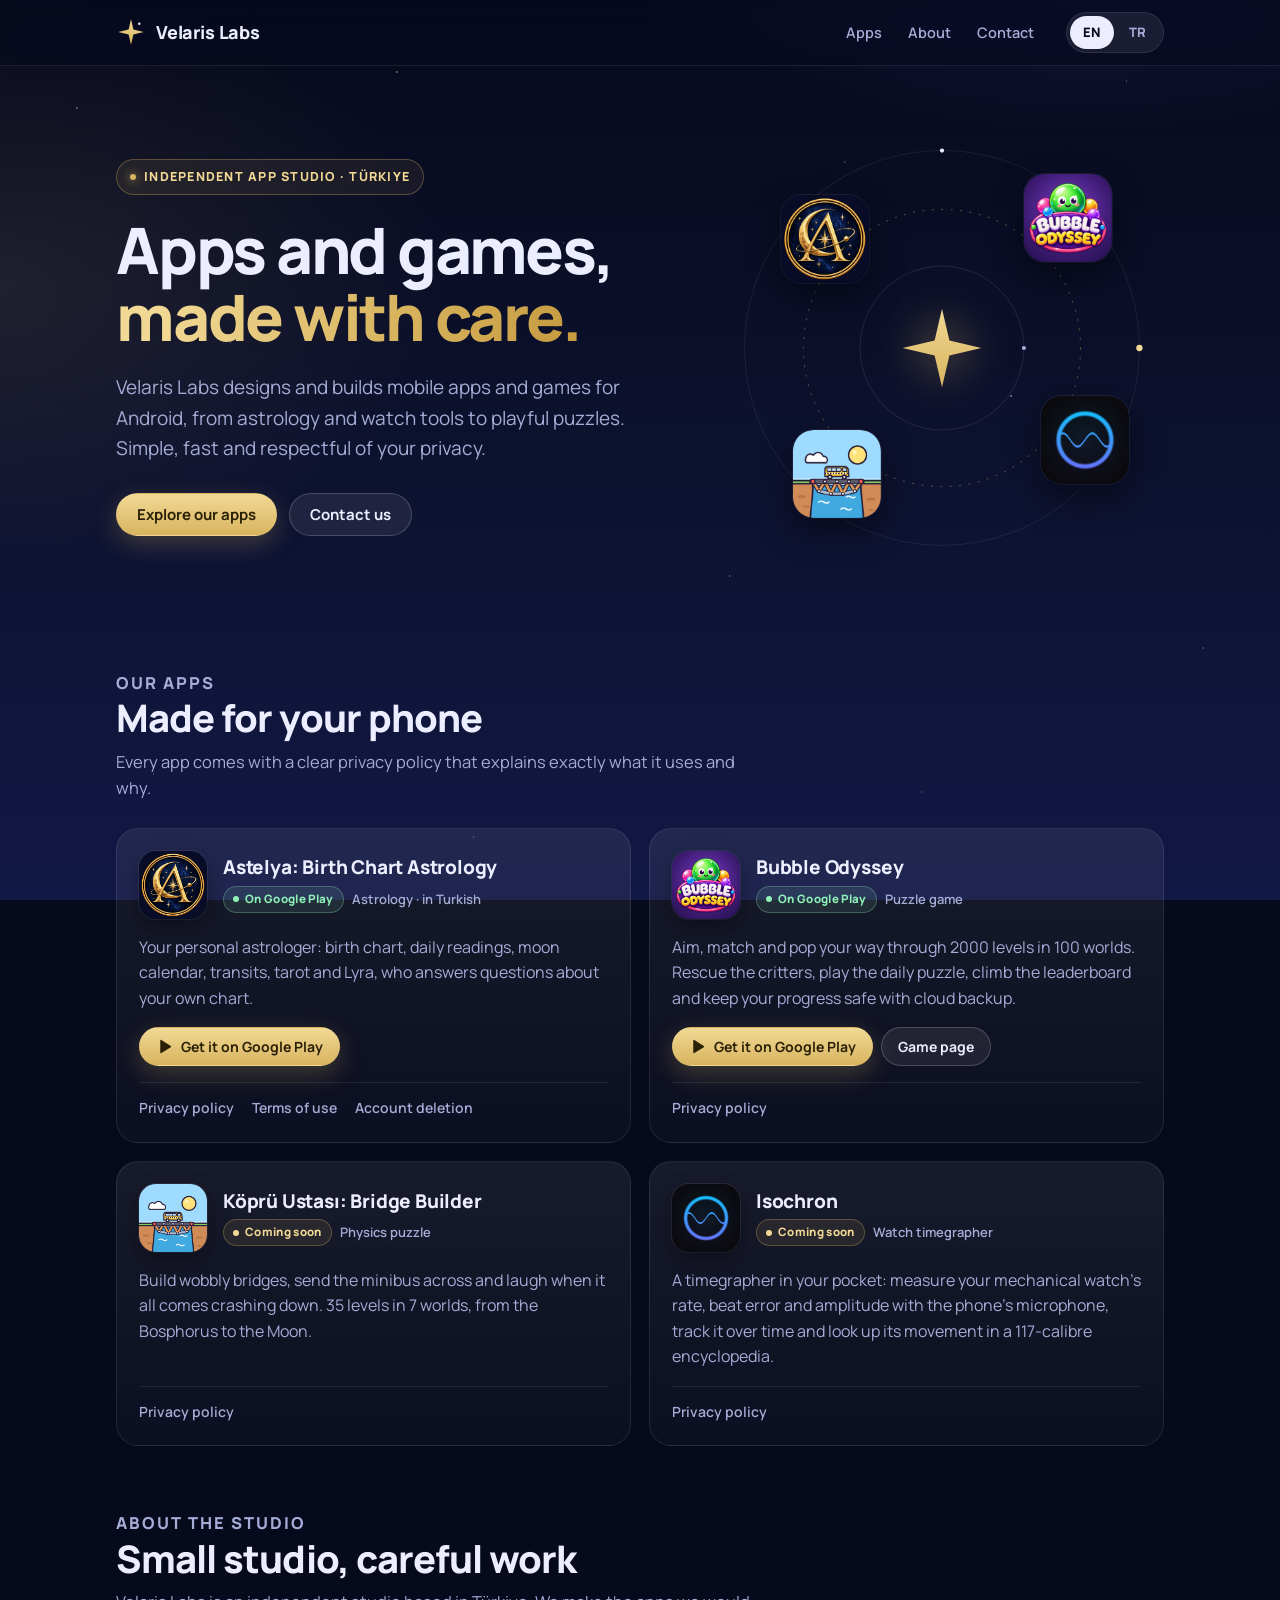
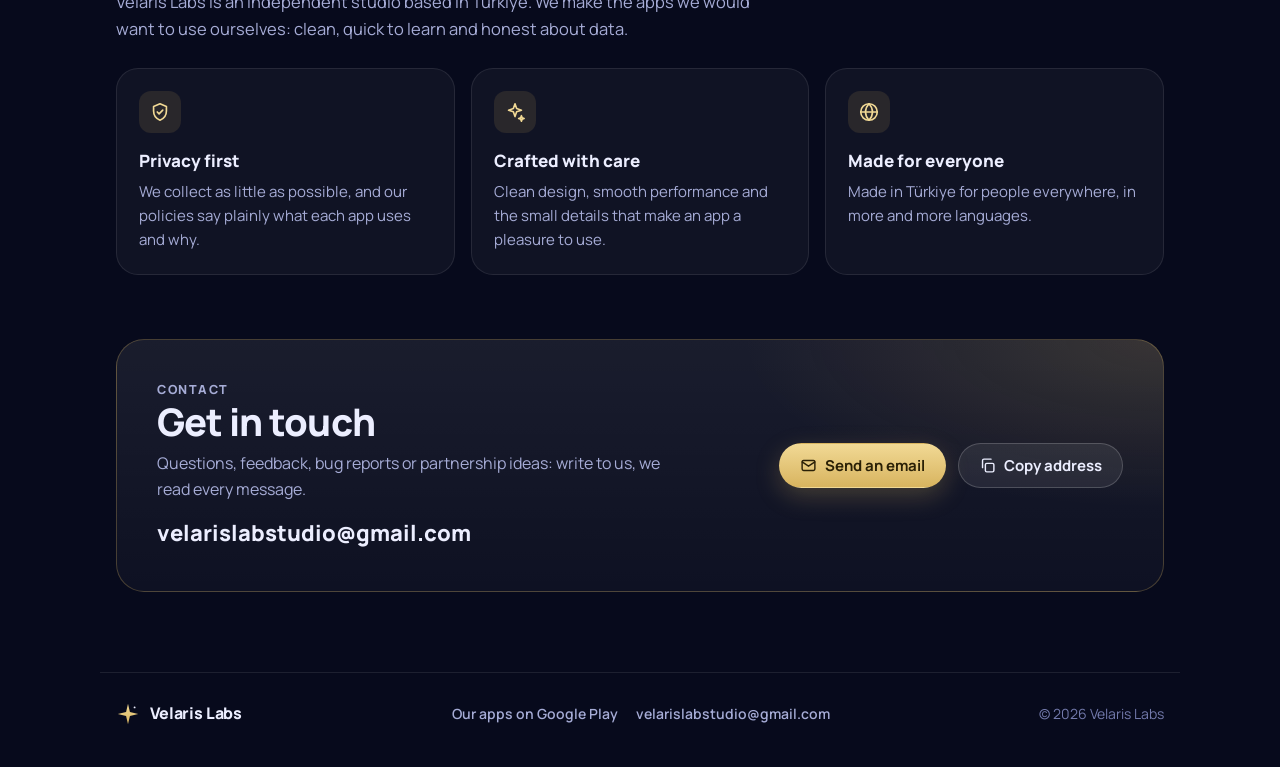
==== commit 3d2a07a8: "Bubble Odyssey is live on Google Play: Play button, 2000 levels in 100 worlds The home page card and" ====
--- a/index.html
+++ b/index.html
@@ -126,16 +126,20 @@
             <div>
               <h3>Bubble Odyssey</h3>
               <div class="meta">
-                <span class="badge soon"><span lang="en">Coming soon</span><span lang="tr">Yakında</span></span>
+                <span class="badge live"><span lang="en">On Google Play</span><span lang="tr">Google Play'de</span></span>
                 <span class="tag"><span lang="en">Puzzle game</span><span lang="tr">Bulmaca oyunu</span></span>
               </div>
             </div>
           </div>
           <p class="app-desc">
-            <span lang="en">Aim, match and pop your way through 500 levels in 25 worlds. Rescue the critters, chase the gold coin and master changing, mirror and two-colour bubbles.</span>
-            <span lang="tr">25 dünyada 500 seviye boyunca nişan al, eşleştir ve patlat. Yaratıkları kurtar, altın parayı kovala; değişen, ayna ve iki renkli balonlarda ustalaş.</span>
+            <span lang="en">Aim, match and pop your way through 2000 levels in 100 worlds. Rescue the critters, play the daily puzzle, climb the leaderboard and keep your progress safe with cloud backup.</span>
+            <span lang="tr">100 dünyada 2000 seviye boyunca nişan al, eşleştir ve patlat. Yaratıkları kurtar, günlük bulmacayı çöz, sıralamada yüksel; bulut yedeklemeyle ilerlemen güvende kalsın.</span>
           </p>
           <div class="app-actions">
+            <a class="btn gold small" href="https://play.google.com/store/apps/details?id=com.bubbleodyssey.game" rel="noopener">
+              <svg viewBox="0 0 24 24" aria-hidden="true"><path fill="currentColor" d="M6 3.6v16.8c0 .8.9 1.3 1.6.9l13.3-8.4a1 1 0 0 0 0-1.7L7.6 2.8C6.9 2.3 6 2.8 6 3.6z"/></svg>
+              <span lang="en">Get it on Google Play</span><span lang="tr">Google Play'den indir</span>
+            </a>
             <a class="btn small" href="bubble-odyssey/"><span lang="en">Game page</span><span lang="tr">Oyun sayfası</span></a>
           </div>
           <div class="legal">
--- a/style.css
+++ b/style.css
@@ -245,6 +245,7 @@
 .doc-head .sub { margin: 0; color: var(--gold-2); font-weight: 700; font-size: 17px; }
 .doc-head .lede { margin: 14px auto 0; color: var(--muted); max-width: 580px; font-size: 17px; }
 .doc-head .badge { margin-top: 16px; }
+.doc-head .play-cta { margin: 18px 0 0; }
 
 .paper {
   max-width: 880px; margin: 28px auto 0;
